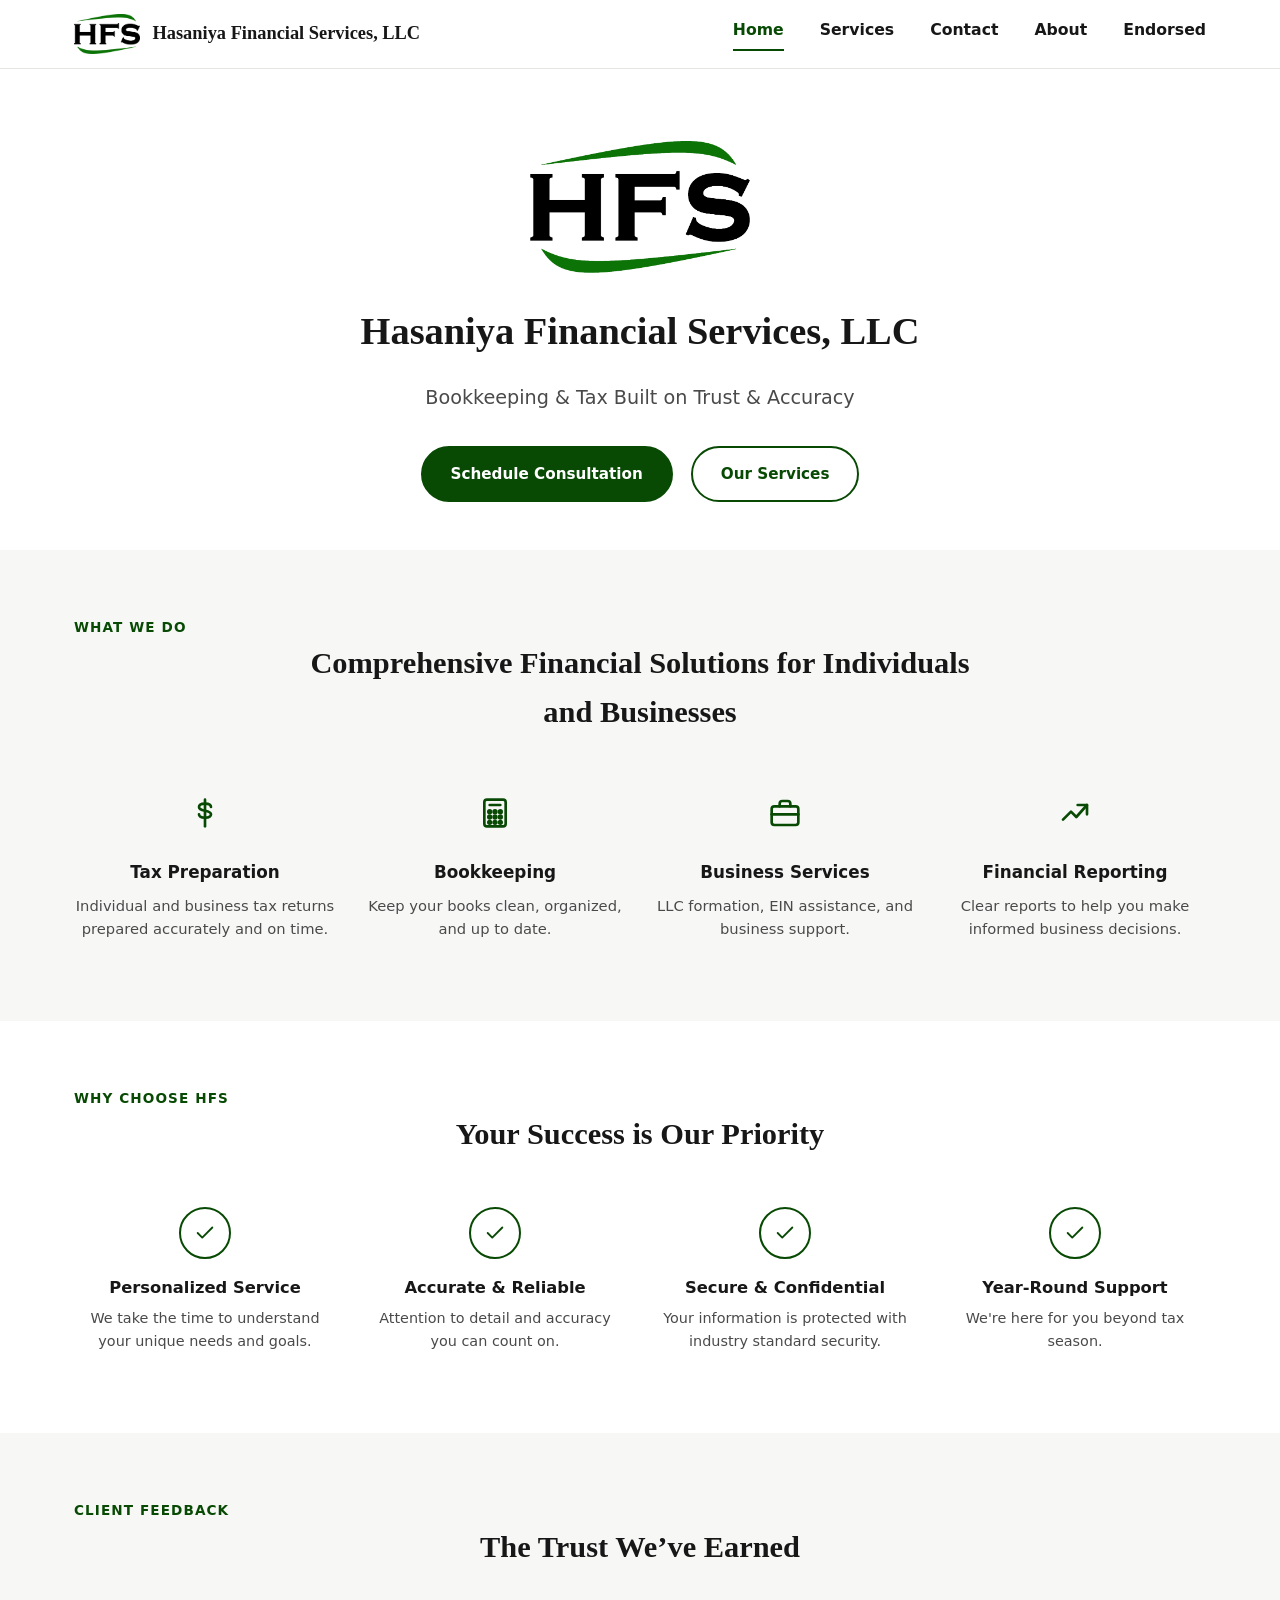
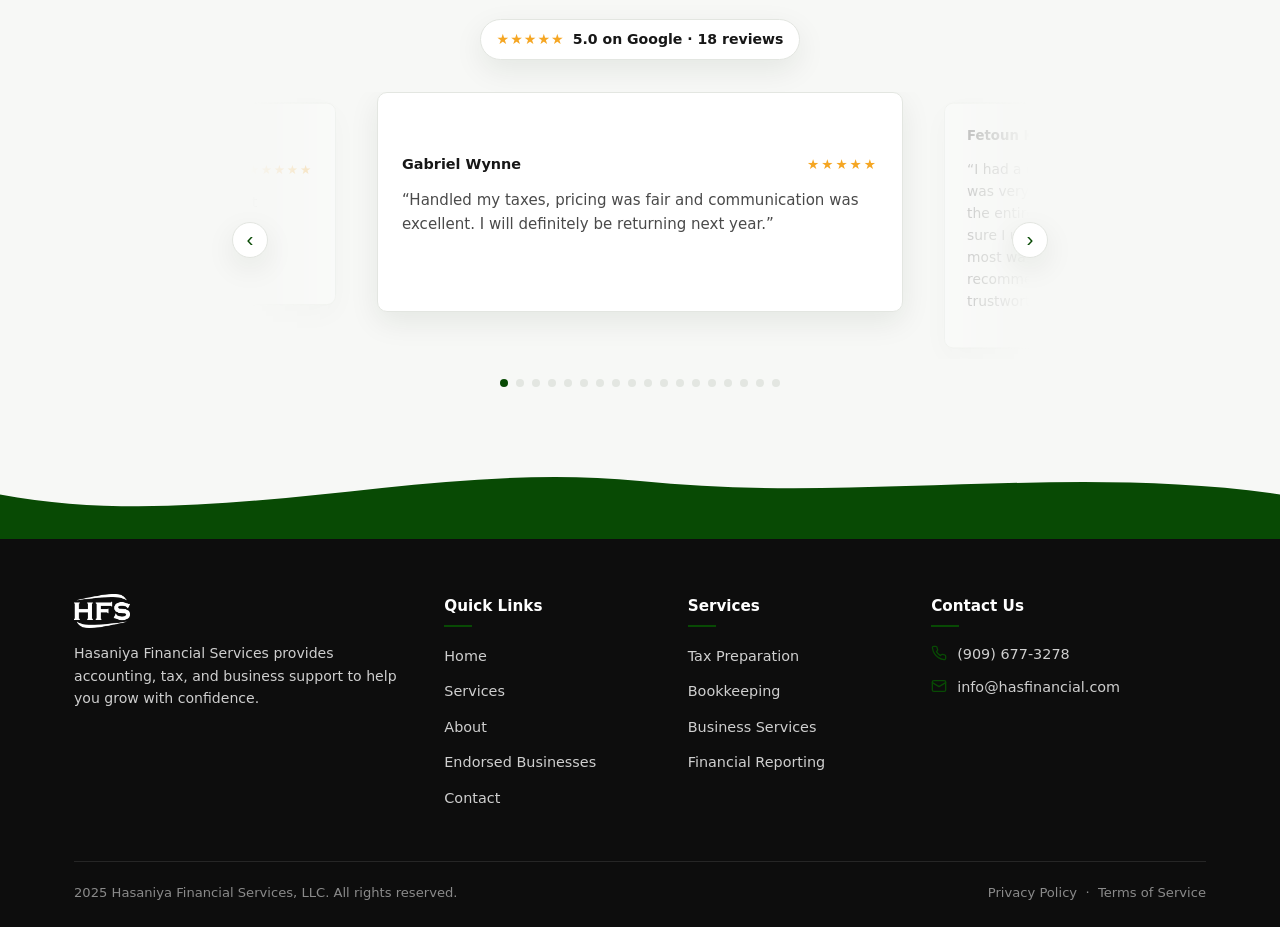
==== index.html @ 01b63936 "Initial commit: Hasaniya Financial Services website" ====
<!DOCTYPE html>
<html lang="en">
<head>
  <meta charset="UTF-8">
  <meta name="viewport" content="width=device-width, initial-scale=1.0">
  <title>Hasaniya Financial Services, LLC | Bookkeeping &amp; Tax</title>
  <meta name="description" content="Hasaniya Financial Services, LLC — bookkeeping and tax services built on trust and accuracy for individuals and businesses.">
  <link rel="icon" href="assets/images/favicon.png" type="image/png" media="(prefers-color-scheme: light)">
  <link rel="icon" href="assets/images/favicon-dark.png" type="image/png" media="(prefers-color-scheme: dark)">
  <link rel="stylesheet" href="css/styles.css?v=2">
</head>
<body>

  <header class="site-header">
    <div class="container">
      <a href="index.html" class="brand">
        <img src="assets/images/logo.png" alt="Hasaniya Financial Services, LLC logo">
        <span class="brand-name"><span class="brand-name-full">Hasaniya Financial Services, LLC</span><span class="brand-name-short">HFS, LLC</span></span>
      </a>
      <nav class="main-nav" id="main-nav">
        <a href="index.html" aria-current="page">Home</a>
        <a href="services.html">Services</a>
        <a href="contact.html">Contact</a>
        <a href="about.html">About</a>
        <a href="endorsed.html">Endorsed</a>
      </nav>
      <button class="nav-toggle" aria-label="Toggle navigation" aria-expanded="false" aria-controls="main-nav">
        <span></span><span></span><span></span>
      </button>
    </div>
  </header>

  <main>
    <section class="hero">
      <div class="container">
        <img src="assets/images/logo.png" alt="" class="mark">
        <h1>Hasaniya Financial Services, LLC</h1>
        <p class="tagline">Bookkeeping &amp; Tax Built on Trust &amp; Accuracy</p>
        <div class="hero-actions">
          <a href="contact.html" class="btn btn-primary">Schedule Consultation</a>
          <a href="services.html" class="btn btn-outline">Our Services</a>
        </div>
      </div>
    </section>

    <section class="section-soft">
      <div class="container">
        <span class="section-eyebrow">What We Do</span>
        <h2 class="section-title">Comprehensive Financial Solutions for Individuals and Businesses</h2>
        <div class="feature-grid">
          <div class="feature-card">
            <div class="icon">
              <svg viewBox="0 0 24 24" fill="none" stroke="currentColor" stroke-width="2" stroke-linecap="round" stroke-linejoin="round">
                <line x1="12" y1="2" x2="12" y2="22"></line>
                <path d="M16.5 7.5c0-1.5-1.8-2.5-4.5-2.5S7.5 6 7.5 7.5 9.3 9.8 12 10.3s4.5 1.3 4.5 2.7-1.8 2.5-4.5 2.5-4.5-1-4.5-2.5"></path>
              </svg>
            </div>
            <h3>Tax Preparation</h3>
            <p>Individual and business tax returns prepared accurately and on time.</p>
          </div>
          <div class="feature-card">
            <div class="icon">
              <svg viewBox="0 0 24 24" fill="none" stroke="currentColor" stroke-width="2" stroke-linecap="round" stroke-linejoin="round">
                <rect x="4" y="2" width="16" height="20" rx="2"></rect>
                <line x1="8" y1="6" x2="16" y2="6"></line>
                <circle cx="8" cy="11" r="1"></circle><circle cx="12" cy="11" r="1"></circle><circle cx="16" cy="11" r="1"></circle>
                <circle cx="8" cy="15" r="1"></circle><circle cx="12" cy="15" r="1"></circle><circle cx="16" cy="15" r="1"></circle>
                <circle cx="8" cy="19" r="1"></circle><circle cx="12" cy="19" r="1"></circle><circle cx="16" cy="19" r="1"></circle>
              </svg>
            </div>
            <h3>Bookkeeping</h3>
            <p>Keep your books clean, organized, and up to date.</p>
          </div>
          <div class="feature-card">
            <div class="icon">
              <svg viewBox="0 0 24 24" fill="none" stroke="currentColor" stroke-width="2" stroke-linecap="round" stroke-linejoin="round">
                <rect x="2" y="7" width="20" height="14" rx="2"></rect>
                <path d="M8 7V5a2 2 0 0 1 2-2h4a2 2 0 0 1 2 2v2"></path>
                <line x1="2" y1="13" x2="22" y2="13"></line>
              </svg>
            </div>
            <h3>Business Services</h3>
            <p>LLC formation, EIN assistance, and business support.</p>
          </div>
          <div class="feature-card">
            <div class="icon">
              <svg viewBox="0 0 24 24" fill="none" stroke="currentColor" stroke-width="2" stroke-linecap="round" stroke-linejoin="round">
                <polyline points="3 17 9 11 13 15 21 6"></polyline>
                <polyline points="14 6 21 6 21 13"></polyline>
              </svg>
            </div>
            <h3>Financial Reporting</h3>
            <p>Clear reports to help you make informed business decisions.</p>
          </div>
        </div>
      </div>
    </section>

    <section>
      <div class="container">
        <span class="section-eyebrow">Why Choose HFS</span>
        <h2 class="section-title">Your Success is Our Priority</h2>
        <div class="trust-grid">
          <div class="trust-card">
            <div class="check">
              <svg viewBox="0 0 24 24" fill="none" stroke="currentColor" stroke-width="2" stroke-linecap="round" stroke-linejoin="round"><polyline points="4 12 9 17 20 6"></polyline></svg>
            </div>
            <h3>Personalized Service</h3>
            <p>We take the time to understand your unique needs and goals.</p>
          </div>
          <div class="trust-card">
            <div class="check">
              <svg viewBox="0 0 24 24" fill="none" stroke="currentColor" stroke-width="2" stroke-linecap="round" stroke-linejoin="round"><polyline points="4 12 9 17 20 6"></polyline></svg>
            </div>
            <h3>Accurate &amp; Reliable</h3>
            <p>Attention to detail and accuracy you can count on.</p>
          </div>
          <div class="trust-card">
            <div class="check">
              <svg viewBox="0 0 24 24" fill="none" stroke="currentColor" stroke-width="2" stroke-linecap="round" stroke-linejoin="round"><polyline points="4 12 9 17 20 6"></polyline></svg>
            </div>
            <h3>Secure &amp; Confidential</h3>
            <p>Your information is protected with industry standard security.</p>
          </div>
          <div class="trust-card">
            <div class="check">
              <svg viewBox="0 0 24 24" fill="none" stroke="currentColor" stroke-width="2" stroke-linecap="round" stroke-linejoin="round"><polyline points="4 12 9 17 20 6"></polyline></svg>
            </div>
            <h3>Year-Round Support</h3>
            <p>We're here for you beyond tax season.</p>
          </div>
        </div>
      </div>
    </section>

    <section class="section-soft">
      <div class="container">
        <span class="section-eyebrow">Client Feedback</span>
        <h2 class="section-title">The Trust We&rsquo;ve Earned</h2>
        <a class="rating-badge" href="https://share.google/wKmV9YiivHPLO20WE" target="_blank" rel="noopener">
          <span class="rating-stars">&#9733;&#9733;&#9733;&#9733;&#9733;</span>
          <span>5.0 on Google &middot; 18 reviews</span>
        </a>

        <div class="testimonial-carousel" data-autoplay="6000">
          <div class="testimonial-track">
           <div class="testimonial-rail">
            <div class="testimonial-slide">
              <div class="testimonial-card">
              <div class="review-header"><div class="author-name">Gabriel Wynne</div><div class="stars">&#9733;&#9733;&#9733;&#9733;&#9733;</div></div>
                <p>&ldquo;Handled my taxes, pricing was fair and communication was excellent. I will definitely be returning next year.&rdquo;</p>
                </div>
            </div>
            <div class="testimonial-slide">
              <div class="testimonial-card">
              <div class="review-header"><div class="author-name">Fetoun Kharrat</div><div class="stars">&#9733;&#9733;&#9733;&#9733;&#9733;</div></div>
                <p>&ldquo;I had a great experience working with Ameer Hasaniya. He was very knowledgeable, organized, and patient throughout the entire process. He explained everything clearly and made sure I understood each step before filing. What I appreciated most was his honesty and attention to detail. I highly recommend his services to anyone looking for a reliable and trustworthy tax expert.&rdquo;</p>
                </div>
            </div>
            <div class="testimonial-slide">
              <div class="testimonial-card">
              <div class="review-header"><div class="author-name">Kawa Shwaish</div><div class="stars">&#9733;&#9733;&#9733;&#9733;&#9733;</div></div>
                <p>&ldquo;I&rsquo;ve used several tax firms over the years, but Hasaniya Financial Services is hands-down the best for both family and business taxes. Ameer navigated our complex business filings with ease while ensuring our personal taxes were optimized. If you want peace of mind during tax season, contact Ameer!&rdquo;</p>
                </div>
            </div>
            <div class="testimonial-slide">
              <div class="testimonial-card">
              <div class="review-header"><div class="author-name">Najwan Je</div><div class="stars">&#9733;&#9733;&#9733;&#9733;&#9733;</div></div>
                <p>&ldquo;We had an amazing experience with Ameer! He helped us file our taxes from the comfort of our home. He was fast, professional, and made the whole process easy and stress-free. We&rsquo;ve already referred him to friends and family and highly recommend him.&rdquo;</p>
                </div>
            </div>
            <div class="testimonial-slide">
              <div class="testimonial-card">
              <div class="review-header"><div class="author-name">Waseem Khader</div><div class="stars">&#9733;&#9733;&#9733;&#9733;&#9733;</div></div>
                <p>&ldquo;Ameer is an amazing accountant! I strongly recommend his services to anyone needing to maximize their returns and learn how to organize their finances. He is incredibly knowledgeable, easily accessible, and bills affordable rates.&rdquo;</p>
                </div>
            </div>
            <div class="testimonial-slide">
              <div class="testimonial-card">
              <div class="review-header"><div class="author-name">Aayah Fatayerji</div><div class="stars">&#9733;&#9733;&#9733;&#9733;&#9733;</div></div>
                <p>&ldquo;Extremely happy with Mr Hasaniya&rsquo;s tax and financial services. He was efficient, well-versed and educated us on up-to date tax laws. He remains current, ethical and has the best interest of his client in mind. Having used others, I feel so lucky to have found Mr Hasaniya. I highly recommend him!&rdquo;</p>
                </div>
            </div>
            <div class="testimonial-slide">
              <div class="testimonial-card">
              <div class="review-header"><div class="author-name">M H</div><div class="stars">&#9733;&#9733;&#9733;&#9733;&#9733;</div></div>
                <p>&ldquo;Fantastic service. Ameer was able to meet with my wife and I virtually and provided excellent service. He is very clear, personable, and professional. This is my second year filing with him. 10/10 will definitely recommend!&rdquo;</p>
                </div>
            </div>
            <div class="testimonial-slide">
              <div class="testimonial-card">
              <div class="review-header"><div class="author-name">Nabil Fatayerji</div><div class="stars">&#9733;&#9733;&#9733;&#9733;&#9733;</div></div>
                <p>&ldquo;Amazing personality; very approachable, made easy fast process. Me and my wife enjoyed working with Ameer. Thanks&rdquo;</p>
                </div>
            </div>
            <div class="testimonial-slide">
              <div class="testimonial-card">
              <div class="review-header"><div class="author-name">Brian Campos</div><div class="stars">&#9733;&#9733;&#9733;&#9733;&#9733;</div></div>
                <p>&ldquo;For anyone in need of tax services I will always refer them to Ameer. He exhibits all the qualities one could hope for in a personal accounting and tax preparer. He displayed full transparency and professionalism and for that he found in me a lifelong customer.&rdquo;</p>
                </div>
            </div>
            <div class="testimonial-slide">
              <div class="testimonial-card">
              <div class="review-header"><div class="author-name">Yasmeen E</div><div class="stars">&#9733;&#9733;&#9733;&#9733;&#9733;</div></div>
                <p>&ldquo;My husband and I received the most professional, knowledgeable, and helpful support from Ameer. Communication was prompt, and Ameer was incredibly patient and thorough in answering all of our questions. I highly recommend filing your taxes with Ameer!&rdquo;</p>
                </div>
            </div>
            <div class="testimonial-slide">
              <div class="testimonial-card">
              <div class="review-header"><div class="author-name">Jordan Chaz Cabanada</div><div class="stars">&#9733;&#9733;&#9733;&#9733;&#9733;</div></div>
                <p>&ldquo;I had a fantastic experience with Hasaniya Financial! Filing taxes has always felt stressful for me, but they made the entire process incredibly smooth and straightforward. I especially appreciated how responsive and knowledgeable the team was &mdash; great service from start to finish!&rdquo;</p>
                </div>
            </div>
            <div class="testimonial-slide">
              <div class="testimonial-card">
              <div class="review-header"><div class="author-name">Cory Blackwood</div><div class="stars">&#9733;&#9733;&#9733;&#9733;&#9733;</div></div>
                <p>&ldquo;For my first time going through an agency to file my taxes, Ameer made it simple and efficient!&rdquo;</p>
                </div>
            </div>
            <div class="testimonial-slide">
              <div class="testimonial-card">
              <div class="review-header"><div class="author-name">umme kulsoom</div><div class="stars">&#9733;&#9733;&#9733;&#9733;&#9733;</div></div>
                <p>&ldquo;Hasaniya Financial Services LLC made an otherwise stressful tax season incredibly smooth. I had a mix of business filings and multiple W-2s, and they handled everything with accuracy, efficiency, and professionalism, and found deductions I would have easily missed.&rdquo;</p>
                </div>
            </div>
            <div class="testimonial-slide">
              <div class="testimonial-card">
              <div class="review-header"><div class="author-name">Mason Duke</div><div class="stars">&#9733;&#9733;&#9733;&#9733;&#9733;</div></div>
                <p>&ldquo;Ameer is a no brainer when it comes to tax services, very knowledgeable and professional!&rdquo;</p>
                </div>
            </div>
            <div class="testimonial-slide">
              <div class="testimonial-card">
              <div class="review-header"><div class="author-name">Mike Wynne</div><div class="stars">&#9733;&#9733;&#9733;&#9733;&#9733;</div></div>
                <p>&ldquo;Communication was top of the line! Friendly, intelligent, patient and insightful in finding tax savings that I had not even thought about. Definitely will be using services again.&rdquo;</p>
                </div>
            </div>
            <div class="testimonial-slide">
              <div class="testimonial-card">
              <div class="review-header"><div class="author-name">Arvind Kamboh</div><div class="stars">&#9733;&#9733;&#9733;&#9733;&#9733;</div></div>
                <p>&ldquo;Extremely helpful and professional. Their attention to detail and commitment to accuracy gave me real peace of mind during tax season. Highly recommend for anyone needing reliable tax help.&rdquo;</p>
                </div>
            </div>
            <div class="testimonial-slide">
              <div class="testimonial-card">
              <div class="review-header"><div class="author-name">Heather Fraser</div><div class="stars">&#9733;&#9733;&#9733;&#9733;&#9733;</div></div>
                <p>&ldquo;Wonderful accountant! Explained things fully and got my return done quickly. I got an even bigger refund than I expected.&rdquo;</p>
                </div>
            </div>
            <div class="testimonial-slide">
              <div class="testimonial-card">
              <div class="review-header"><div class="author-name">islam abdelsadek</div><div class="stars">&#9733;&#9733;&#9733;&#9733;&#9733;</div></div>
                <p>&ldquo;Very detailed, honest and straightforward, gives great financial advice and support, honest work.&rdquo;</p>
                </div>
            </div>
           </div>
          </div>

          <button type="button" class="carousel-btn prev" aria-label="Previous review">&#8249;</button>
          <button type="button" class="carousel-btn next" aria-label="Next review">&#8250;</button>
          <div class="carousel-dots"></div>
        </div>
      </div>
    </section>

    <svg class="wave-divider on-soft" viewBox="0 0 1440 100" preserveAspectRatio="none" aria-hidden="true">
      <path d="M0,50 C240,95 480,10 720,35 C960,60 1200,15 1440,50 L1440,100 L0,100 Z"></path>
    </svg>
  </main>

  <footer class="site-footer">
    <div class="container">
      <div class="footer-grid">
        <div class="footer-brand">
          <img src="assets/images/logo.png" alt="Hasaniya Financial Services logo">
          <p>Hasaniya Financial Services provides accounting, tax, and business support to help you grow with confidence.</p>        </div>
        <div>
          <h4>Quick Links</h4>
          <div class="footer-rule"></div>
          <ul>
            <li><a href="index.html">Home</a></li>
            <li><a href="services.html">Services</a></li>
            <li><a href="about.html">About</a></li>
            <li><a href="endorsed.html">Endorsed Businesses</a></li>
            <li><a href="contact.html">Contact</a></li>
          </ul>
        </div>
        <div>
          <h4>Services</h4>
          <div class="footer-rule"></div>
          <ul>
            <li><a href="services.html">Tax Preparation</a></li>
            <li><a href="services.html">Bookkeeping</a></li>
            <li><a href="services.html">Business Services</a></li>
            <li><a href="services.html">Financial Reporting</a></li>
          </ul>
        </div>
        <div>
          <h4>Contact Us</h4>
          <div class="footer-rule"></div>
          <ul class="footer-contact">
            <li>
              <svg viewBox="0 0 24 24" fill="none" stroke="currentColor" stroke-width="2" stroke-linecap="round" stroke-linejoin="round"><path d="M22 16.92v3a2 2 0 0 1-2.18 2 19.79 19.79 0 0 1-8.63-3.07 19.5 19.5 0 0 1-6-6 19.79 19.79 0 0 1-3.07-8.67A2 2 0 0 1 4.11 2h3a2 2 0 0 1 2 1.72c.13.96.36 1.9.7 2.81a2 2 0 0 1-.45 2.11L8.09 9.91a16 16 0 0 0 6 6l1.27-1.27a2 2 0 0 1 2.11-.45c.91.34 1.85.57 2.81.7A2 2 0 0 1 22 16.92z"></path></svg>
              <a href="tel:+19096773278">(909) 677-3278</a>
            </li>
            <li>
              <svg viewBox="0 0 24 24" fill="none" stroke="currentColor" stroke-width="2" stroke-linecap="round" stroke-linejoin="round"><rect x="2" y="4" width="20" height="16" rx="2"></rect><polyline points="2 7 12 13 22 7"></polyline></svg>
              <a href="mailto:info@hasfinancial.com">info@hasfinancial.com</a>
            </li>          </ul>
        </div>
      </div>
      <div class="footer-bottom">
        <span>2025 Hasaniya Financial Services, LLC. All rights reserved.</span>
        <span><a href="privacy.html">Privacy Policy</a> &nbsp;&middot;&nbsp; <a href="terms.html">Terms of Service</a></span>
      </div>
    </div>
  </footer>

  <script src="js/main.js?v=2"></script>
</body>
</html>
---- css/styles.css ----
/* ===========================================================
   Hasaniya Financial Services, LLC — site stylesheet
   =========================================================== */

:root {
  --green: #084a04;
  --green-dark: #0c4016;
  --green-light: #70ac67;
  --green-pale: #eaf5e9;
  --ink: #171717;
  --ink-soft: #4a4a4a;
  --paper: #ffffff;
  --paper-soft: #f7f8f6;
  --border: #e3e6e1;
  --footer-bg: #0d0d0d;
  --footer-text: #cfcfcf;

  --font-heading: Georgia, "Times New Roman", serif;
  --font-body: "Segoe UI", system-ui, -apple-system, "Helvetica Neue", Arial, sans-serif;

  --max-width: 1180px;
  --radius: 10px;
  --shadow: 0 10px 30px rgba(13, 40, 15, 0.08);
}

* {
  box-sizing: border-box;
}

html {
  scroll-behavior: smooth;
}

body {
  margin: 0;
  font-family: var(--font-body);
  color: var(--ink);
  background: var(--paper);
  line-height: 1.6;
}

img {
  max-width: 100%;
  display: block;
}

a {
  color: inherit;
  text-decoration: none;
}

.container {
  max-width: var(--max-width);
  margin: 0 auto;
  padding: 0 24px;
}

h1, h2, h3, h4 {
  font-family: var(--font-heading);
  font-weight: 700;
  color: var(--ink);
  margin: 0 0 16px;
}

p {
  margin: 0 0 16px;
  color: var(--ink-soft);
}

.btn {
  display: inline-flex;
  align-items: center;
  justify-content: center;
  gap: 8px;
  padding: 14px 28px;
  border-radius: 999px;
  font-weight: 600;
  font-size: 0.95rem;
  border: 2px solid transparent;
  cursor: pointer;
  transition: transform 0.15s ease, box-shadow 0.15s ease, background 0.15s ease, color 0.15s ease;
}

.btn:hover {
  transform: translateY(-1px);
}

.btn-primary {
  background: var(--green);
  border-color: var(--green);
  color: #fff;
}

.btn-primary:hover {
  background: var(--green);
  border-color: var(--green);
}

.btn-outline {
  background: transparent;
  border-color: var(--green);
  color: var(--green);
}

.btn-outline:hover {
  background: var(--green);
  color: #fff;
}

.btn-light {
  background: #fff;
  border-color: #fff;
  color: var(--green-dark);
}

.btn-light:hover {
  background: var(--green);
  color: #fff;
}

/* ---------- Header ---------- */

.site-header {
  position: sticky;
  top: 0;
  z-index: 100;
  background: rgba(255, 255, 255, 0.8);
  backdrop-filter: blur(6px);
  border-bottom: 1px solid var(--border);
}

.site-header .container {
  display: flex;
  align-items: center;
  justify-content: space-between;
  padding-top: 14px;
  padding-bottom: 14px;
}

.brand {
  display: flex;
  align-items: center;
  gap: 12px;
}

.brand img {
  height: 40px;
  width: auto;
}

.brand-name {
  font-family: var(--font-heading);
  font-weight: 700;
  font-size: 1.15rem;
  color: var(--ink);
  white-space: nowrap;
}

.brand-name-short {
  display: none;
}

.main-nav {
  display: flex;
  align-items: center;
  gap: 36px;
}

.main-nav a {
  font-weight: 600;
  font-size: 0.98rem;
  color: var(--ink);
  padding-bottom: 6px;
  border-bottom: 2px solid transparent;
  transition: color 0.15s ease, border-color 0.15s ease;
}

.main-nav a:hover {
  color: var(--green);
}

.main-nav a[aria-current="page"] {
  color: var(--green);
  border-bottom-color: var(--green);
}

.nav-toggle {
  display: none;
  flex-direction: column;
  gap: 5px;
  background: none;
  border: none;
  padding: 6px;
  cursor: pointer;
}

.nav-toggle span {
  width: 24px;
  height: 2px;
  background: var(--ink);
  display: block;
}

/* ---------- Wave divider ---------- */

.wave-divider {
  display: block;
  width: 100%;
  height: auto;
  margin: -1px 0;
  line-height: 0;
  background: var(--paper);
}

.wave-divider.on-soft {
  background: var(--paper-soft);
}

.wave-divider path {
  fill: var(--green);
}

.wave-divider.flip {
  transform: scaleY(-1);
}

/* ---------- Hero ---------- */

.hero {
  text-align: center;
  padding: 72px 24px 48px;
}

.hero img.mark {
  width: 220px;
  margin: 0 auto 28px;
}

.hero h1 {
  font-size: 2.4rem;
  margin-bottom: 20px;
}

.hero .tagline {
  font-size: 1.2rem;
  color: var(--ink-soft);
  max-width: 560px;
  margin: 0 auto 32px;
}

.hero-actions {
  display: flex;
  justify-content: center;
  align-items: center;
  gap: 18px;
  flex-wrap: wrap;
}

/* ---------- Page header (non-home pages) ---------- */

.page-header {
  text-align: center;
  padding: 64px 24px 48px;
}

.page-header .eyebrow {
  color: var(--green);
  font-weight: 700;
  letter-spacing: 0.08em;
  text-transform: uppercase;
  font-size: 0.85rem;
  margin-bottom: 10px;
  display: block;
}

.page-header h1 {
  font-size: 2.1rem;
  margin-bottom: 14px;
}

.page-header p {
  max-width: 620px;
  margin: 0 auto;
  font-size: 1.05rem;
}

.rule {
  width: 64px;
  height: 3px;
  background: var(--green);
  border-radius: 2px;
  margin: 18px auto;
}

/* ---------- Sections ---------- */

section {
  padding: 64px 0;
}

.section-soft {
  background: var(--paper-soft);
}

.section-eyebrow {
  text-align: center;
  color: var(--green);
  font-weight: 700;
  letter-spacing: 0.08em;
  text-transform: uppercase;
  font-size: 0.85rem;
  margin-bottom: 10px;
}

.section-title {
  text-align: center;
  font-size: 1.9rem;
  max-width: 700px;
  margin: 0 auto 48px;
}

/* ---------- What we do grid ---------- */

.feature-grid {
  display: grid;
  grid-template-columns: repeat(4, 1fr);
  gap: 28px;
}

.feature-card {
  text-align: center;
}

.feature-card .icon {
  width: 56px;
  height: 56px;
  margin: 0 auto 18px;
  display: flex;
  align-items: center;
  justify-content: center;
  color: var(--green);
}

.feature-card .icon svg {
  width: 32px;
  height: 32px;
}

.feature-card h3 {
  font-size: 1.05rem;
  font-family: var(--font-body);
  margin-bottom: 8px;
}

.feature-card p {
  font-size: 0.92rem;
}

/* ---------- Trust bar (checkmarks) ---------- */

.trust-grid {
  display: grid;
  grid-template-columns: repeat(4, 1fr);
  gap: 28px;
}

.trust-card {
  text-align: center;
}

.trust-card .check {
  width: 52px;
  height: 52px;
  border-radius: 50%;
  border: 2px solid var(--green);
  color: var(--green);
  display: flex;
  align-items: center;
  justify-content: center;
  margin: 0 auto 16px;
}

.trust-card .check svg {
  width: 22px;
  height: 22px;
}

.trust-card h3 {
  font-size: 1.02rem;
  font-family: var(--font-body);
  margin-bottom: 6px;
}

.trust-card p {
  font-size: 0.9rem;
}

/* ---------- Testimonials ---------- */

.testimonial-note {
  text-align: center;
  max-width: 560px;
  margin: 0 auto 32px;
  font-size: 0.9rem;
  color: #fff;
  background: var(--green);
  border: 1px dashed var(--green);
  border-radius: var(--radius);
  padding: 12px 18px;
}

.testimonial-grid {
  display: grid;
  grid-template-columns: repeat(3, 1fr);
  gap: 24px;
}

.testimonial-card {
  background: var(--paper);
  border: 1px solid var(--border);
  border-radius: var(--radius);
  padding: 24px;
  box-shadow: var(--shadow);
}

.testimonial-card .stars {
  color: #f5a623;
  letter-spacing: 2px;
  font-size: 0.85rem;
  white-space: nowrap;
}

.testimonial-card p {
  font-size: 0.94rem;
  margin-bottom: 14px;
}

.testimonial-card .review-header {
  display: flex;
  align-items: center;
  justify-content: space-between;
  gap: 10px;
  margin-bottom: 12px;
}

.testimonial-card .author-name {
  font-weight: 700;
  font-size: 0.9rem;
  color: var(--ink);
}

.rating-badge {
  display: flex;
  align-items: center;
  justify-content: center;
  gap: 8px;
  width: fit-content;
  margin: 0 auto 32px;
  padding: 8px 16px;
  background: var(--paper);
  border: 1px solid var(--border);
  border-radius: 999px;
  box-shadow: var(--shadow);
  font-size: 0.88rem;
  font-weight: 600;
  color: var(--ink);
  text-decoration: none;
}

.rating-badge:hover {
  border-color: var(--green);
}

.rating-stars {
  color: #f5a623;
  letter-spacing: 1px;
}

.testimonial-carousel {
  position: relative;
  max-width: 780px;
  margin: 0 auto;
}

.testimonial-carousel .testimonial-track {
  overflow: hidden;
  -webkit-mask-image: linear-gradient(to right, transparent 0%, #000 12%, #000 88%, transparent 100%);
  mask-image: linear-gradient(to right, transparent 0%, #000 12%, #000 88%, transparent 100%);
}

.testimonial-carousel .testimonial-rail {
  display: flex;
  transition: transform 0.45s ease;
}

.testimonial-carousel .testimonial-slide {
  flex: 0 0 70%;
  min-width: 0;
  padding: 0 10px;
  opacity: 0.35;
  transform: scale(0.92);
  transition: opacity 0.45s ease, transform 0.45s ease;
}

.testimonial-carousel .testimonial-slide.active {
  opacity: 1;
  transform: scale(1);
}

.testimonial-carousel .testimonial-card {
  min-height: 220px;
  display: flex;
  flex-direction: column;
  justify-content: center;
}

.testimonial-carousel .testimonial-card .stars {
  text-align: center;
}

.carousel-btn {
  position: absolute;
  top: 50%;
  transform: translateY(-50%);
  width: 36px;
  height: 36px;
  border-radius: 50%;
  border: 1px solid var(--border);
  background: var(--paper);
  color: var(--green);
  font-size: 1.3rem;
  line-height: 1;
  cursor: pointer;
  display: flex;
  align-items: center;
  justify-content: center;
  box-shadow: var(--shadow);
}

.carousel-btn:hover {
  border-color: var(--green);
}

.carousel-btn.prev {
  left: -18px;
}

.carousel-btn.next {
  right: -18px;
}

.carousel-dots {
  display: flex;
  justify-content: center;
  gap: 8px;
  margin-top: 20px;
}

.carousel-dots .dot {
  width: 8px;
  height: 8px;
  border-radius: 50%;
  border: none;
  padding: 0;
  background: var(--border);
  cursor: pointer;
}

.carousel-dots .dot.active {
  background: var(--green);
}

@media (max-width: 680px) {
  .carousel-btn.prev {
    left: 4px;
  }

  .carousel-btn.next {
    right: 4px;
  }
}

/* ---------- Services page ---------- */

.price-columns {
  display: grid;
  grid-template-columns: 1fr 1fr;
  gap: 56px;
}

.price-columns h2 {
  font-size: 1.4rem;
  color: var(--green-dark);
  margin-bottom: 28px;
}

.price-item {
  display: flex;
  justify-content: space-between;
  gap: 20px;
  padding: 22px 0;
  border-bottom: 1px solid var(--border);
}

.price-item:first-of-type {
  padding-top: 0;
}

.price-item h3 {
  font-family: var(--font-body);
  font-size: 1.02rem;
  margin-bottom: 6px;
}

.price-item p {
  font-size: 0.9rem;
  margin: 0;
}

.price-amount {
  white-space: nowrap;
  font-weight: 700;
  color: var(--ink);
  padding-top: 2px;
}

.price-footnote {
  text-align: center;
  font-size: 0.85rem;
  color: var(--ink-soft);
  margin-top: 40px;
}

/* ---------- About page ---------- */

.about-layout {
  display: grid;
  grid-template-columns: 320px 1fr;
  gap: 56px;
  align-items: start;
}

.about-photo-block h2 {
  font-size: 1.1rem;
  margin-bottom: 16px;
}

.about-photo-block img {
  border-radius: var(--radius);
  box-shadow: var(--shadow);
  width: 100%;
  aspect-ratio: 1 / 1;
  object-fit: cover;
}

.about-copy h2 {
  font-size: 1.6rem;
}

/* ---------- Contact page ---------- */

.contact-layout {
  display: grid;
  grid-template-columns: 1fr 320px;
  gap: 32px;
  align-items: start;
}

.contact-card {
  background: var(--paper);
  color: var(--ink);
  border: 1px solid var(--border);
  border-radius: var(--radius);
  padding: 40px;
  box-shadow: var(--shadow);
}

.contact-card h2 {
  color: var(--green);
  text-align: center;
  text-transform: uppercase;
  letter-spacing: 0.06em;
  font-size: 1.6rem;
  margin-bottom: 28px;
}

.field {
  margin-bottom: 18px;
}

.field label {
  display: block;
  font-size: 0.85rem;
  margin-bottom: 6px;
  color: var(--ink-soft);
}

.field input,
.field textarea {
  width: 100%;
  background: var(--paper-soft);
  border: 1px solid var(--border);
  border-radius: 6px;
  padding: 12px 14px;
  color: var(--ink);
  font-family: var(--font-body);
  font-size: 0.95rem;
}

.field input::placeholder,
.field textarea::placeholder {
  color: #9a9a9a;
}

.field input:focus,
.field textarea:focus {
  outline: none;
  border-color: var(--green);
}

.field textarea {
  min-height: 130px;
  resize: vertical;
}

.form-footer {
  display: flex;
  align-items: center;
  justify-content: space-between;
  gap: 16px;
  flex-wrap: wrap;
  margin-top: 8px;
}

.attach-files {
  font-size: 0.85rem;
  color: var(--ink-soft);
  display: flex;
  align-items: center;
  gap: 6px;
}

.form-status {
  margin-top: 18px;
  padding: 12px 16px;
  border-radius: 6px;
  font-size: 0.88rem;
  display: none;
}

.form-status.visible {
  display: block;
}

.form-status.info {
  background: var(--paper-soft);
  color: var(--ink);
  border: 1px solid var(--border);
}

.form-status.error {
  background: rgba(200, 40, 40, 0.08);
  color: #a02020;
  border: 1px solid rgba(200, 40, 40, 0.3);
}

.hours-card {
  background: var(--paper);
  color: var(--ink);
  border: 1px solid var(--border);
  border-radius: var(--radius);
  padding: 28px 32px;
  box-shadow: var(--shadow);
}

.hours-card h2 {
  color: var(--green);
  text-align: center;
  font-size: 1.2rem;
  margin-bottom: 18px;
}

.hours-row {
  display: flex;
  justify-content: space-between;
  font-size: 0.92rem;
  padding: 5px 0;
  color: var(--ink-soft);
  border-bottom: 1px solid var(--border);
}

.hours-row .day {
  font-weight: 600;
}

.hours-row:last-child {
  border-bottom: none;
}

.hours-row.today,
.hours-row.today .day {
  color: var(--green);
  font-weight: 700;
}

/* ---------- Legal pages ---------- */

.legal-content {
  max-width: 760px;
  margin: 0 auto;
}

.legal-content p {
  color: var(--ink-soft);
  margin-bottom: 16px;
}

.legal-content h2 {
  font-size: 1.25rem;
  color: var(--green);
  margin-top: 36px;
  margin-bottom: 12px;
}

.legal-content h2:first-child {
  margin-top: 0;
}

.legal-content ul {
  color: var(--ink-soft);
  margin: 0 0 16px 20px;
}

.legal-content li {
  margin-bottom: 6px;
}

.legal-content .legal-updated {
  color: var(--ink-soft);
  font-size: 0.85rem;
  margin-bottom: 32px;
}

/* ---------- Endorsed businesses ---------- */

.endorsed-list {
  display: flex;
  flex-direction: column;
  gap: 18px;
  max-width: 900px;
  margin: 0 auto;
}

.endorsed-card {
  display: grid;
  grid-template-columns: 56px 1fr auto;
  align-items: center;
  gap: 24px;
  background: var(--paper);
  border: 1px solid var(--border);
  border-radius: var(--radius);
  padding: 22px 28px;
  box-shadow: var(--shadow);
}

.endorsed-card .icon {
  width: 48px;
  height: 48px;
  border-radius: 12px;
  border: 2px solid var(--green);
  color: var(--green);
  display: flex;
  align-items: center;
  justify-content: center;
}

.endorsed-card .icon svg {
  width: 24px;
  height: 24px;
}

.endorsed-card h3 {
  font-family: var(--font-body);
  font-size: 1.05rem;
  margin-bottom: 2px;
}

.endorsed-card .category {
  color: var(--green);
  font-weight: 600;
  font-size: 0.82rem;
  margin-bottom: 6px;
  display: block;
}

.endorsed-card p {
  font-size: 0.9rem;
  margin: 0;
}

.endorsed-cta {
  text-align: center;
  margin-top: 44px;
  font-size: 0.95rem;
  color: var(--ink-soft);
  display: flex;
  align-items: center;
  justify-content: center;
  gap: 8px;
}

.endorsed-cta a {
  color: var(--green);
  font-weight: 700;
}

/* ---------- Footer ---------- */

.site-footer {
  background: var(--footer-bg);
  color: var(--footer-text);
  padding: 56px 0 24px;
}

.footer-grid {
  display: grid;
  grid-template-columns: 1.6fr 1fr 1fr 1.3fr;
  gap: 32px;
  padding-bottom: 40px;
}

.footer-brand img {
  height: 34px;
  margin-bottom: 14px;
  filter: brightness(0) invert(1);
}

.footer-brand p {
  color: var(--footer-text);
  font-size: 0.88rem;
}

.footer-social {
  display: flex;
  gap: 10px;
  margin-top: 14px;
}

.footer-social a {
  width: 34px;
  height: 34px;
  border-radius: 50%;
  border: 1px solid #444;
  display: flex;
  align-items: center;
  justify-content: center;
  color: var(--footer-text);
  transition: border-color 0.15s ease, color 0.15s ease;
}

.footer-social a:hover {
  border-color: var(--green);
  color: var(--green);
}

.footer-social svg {
  width: 16px;
  height: 16px;
}

.site-footer h4 {
  color: #fff;
  font-family: var(--font-body);
  font-size: 0.95rem;
  margin-bottom: 6px;
}

.footer-rule {
  width: 28px;
  height: 2px;
  background: var(--green);
  margin-bottom: 16px;
}

.site-footer ul {
  list-style: none;
  margin: 0;
  padding: 0;
}

.site-footer ul li {
  margin-bottom: 10px;
}

.site-footer ul a {
  color: var(--footer-text);
  font-size: 0.9rem;
}

.site-footer ul a:hover {
  color: var(--green-light);
}

.footer-contact li {
  display: flex;
  gap: 10px;
  align-items: flex-start;
  color: var(--footer-text);
  font-size: 0.88rem;
}

.footer-contact svg {
  width: 16px;
  height: 16px;
  flex-shrink: 0;
  margin-top: 2px;
  color: var(--green);
}

.footer-bottom {
  border-top: 1px solid #262626;
  padding-top: 20px;
  display: flex;
  justify-content: space-between;
  flex-wrap: wrap;
  gap: 12px;
  font-size: 0.82rem;
  color: #8a8a8a;
}

.footer-bottom a {
  color: #8a8a8a;
}

.footer-bottom a:hover {
  color: var(--green-light);
}

/* ---------- Responsive ---------- */

@media (max-width: 960px) {
  .feature-grid {
    grid-template-columns: repeat(2, 1fr);
  }

  .trust-grid {
    grid-template-columns: repeat(2, 1fr);
  }

  .testimonial-grid {
    grid-template-columns: 1fr;
  }

  .price-columns {
    grid-template-columns: 1fr;
    gap: 40px;
  }

  .about-layout {
    grid-template-columns: 240px 1fr;
  }

  .contact-layout {
    grid-template-columns: 1fr;
  }

  .footer-grid {
    grid-template-columns: 1fr 1fr;
  }
}

@media (max-width: 860px) {
  .main-nav {
    position: fixed;
    top: 68px;
    left: 0;
    right: 0;
    background: #fff;
    border-bottom: 1px solid var(--border);
    flex-direction: column;
    align-items: flex-start;
    padding: 20px 24px;
    gap: 18px;
    transform: translateY(-8px);
    opacity: 0;
    pointer-events: none;
    transition: transform 0.15s ease, opacity 0.15s ease;
  }

  .main-nav.open {
    transform: translateY(0);
    opacity: 1;
    pointer-events: auto;
  }

  .nav-toggle {
    display: flex;
  }

  .feature-grid {
    grid-template-columns: repeat(2, 1fr);
  }

  .trust-grid {
    grid-template-columns: 1fr 1fr;
  }

  .about-layout {
    grid-template-columns: 1fr;
  }

  .about-photo-block {
    max-width: 260px;
    margin: 0 auto;
    text-align: center;
  }

  .endorsed-card {
    grid-template-columns: 44px 1fr;
  }

  .endorsed-card .btn {
    grid-column: 1 / -1;
  }

  .footer-grid {
    grid-template-columns: 1fr;
  }
}

@media (max-width: 520px) {
  .hero h1 {
    font-size: 1.8rem;
  }

  .feature-grid {
    grid-template-columns: 1fr;
  }

  .trust-grid {
    grid-template-columns: 1fr;
  }

  .price-item {
    flex-direction: column;
    gap: 6px;
  }
}

@media (max-width: 475px) {
  .brand-name-full {
    display: none;
  }

  .brand-name-short {
    display: inline;
  }
}
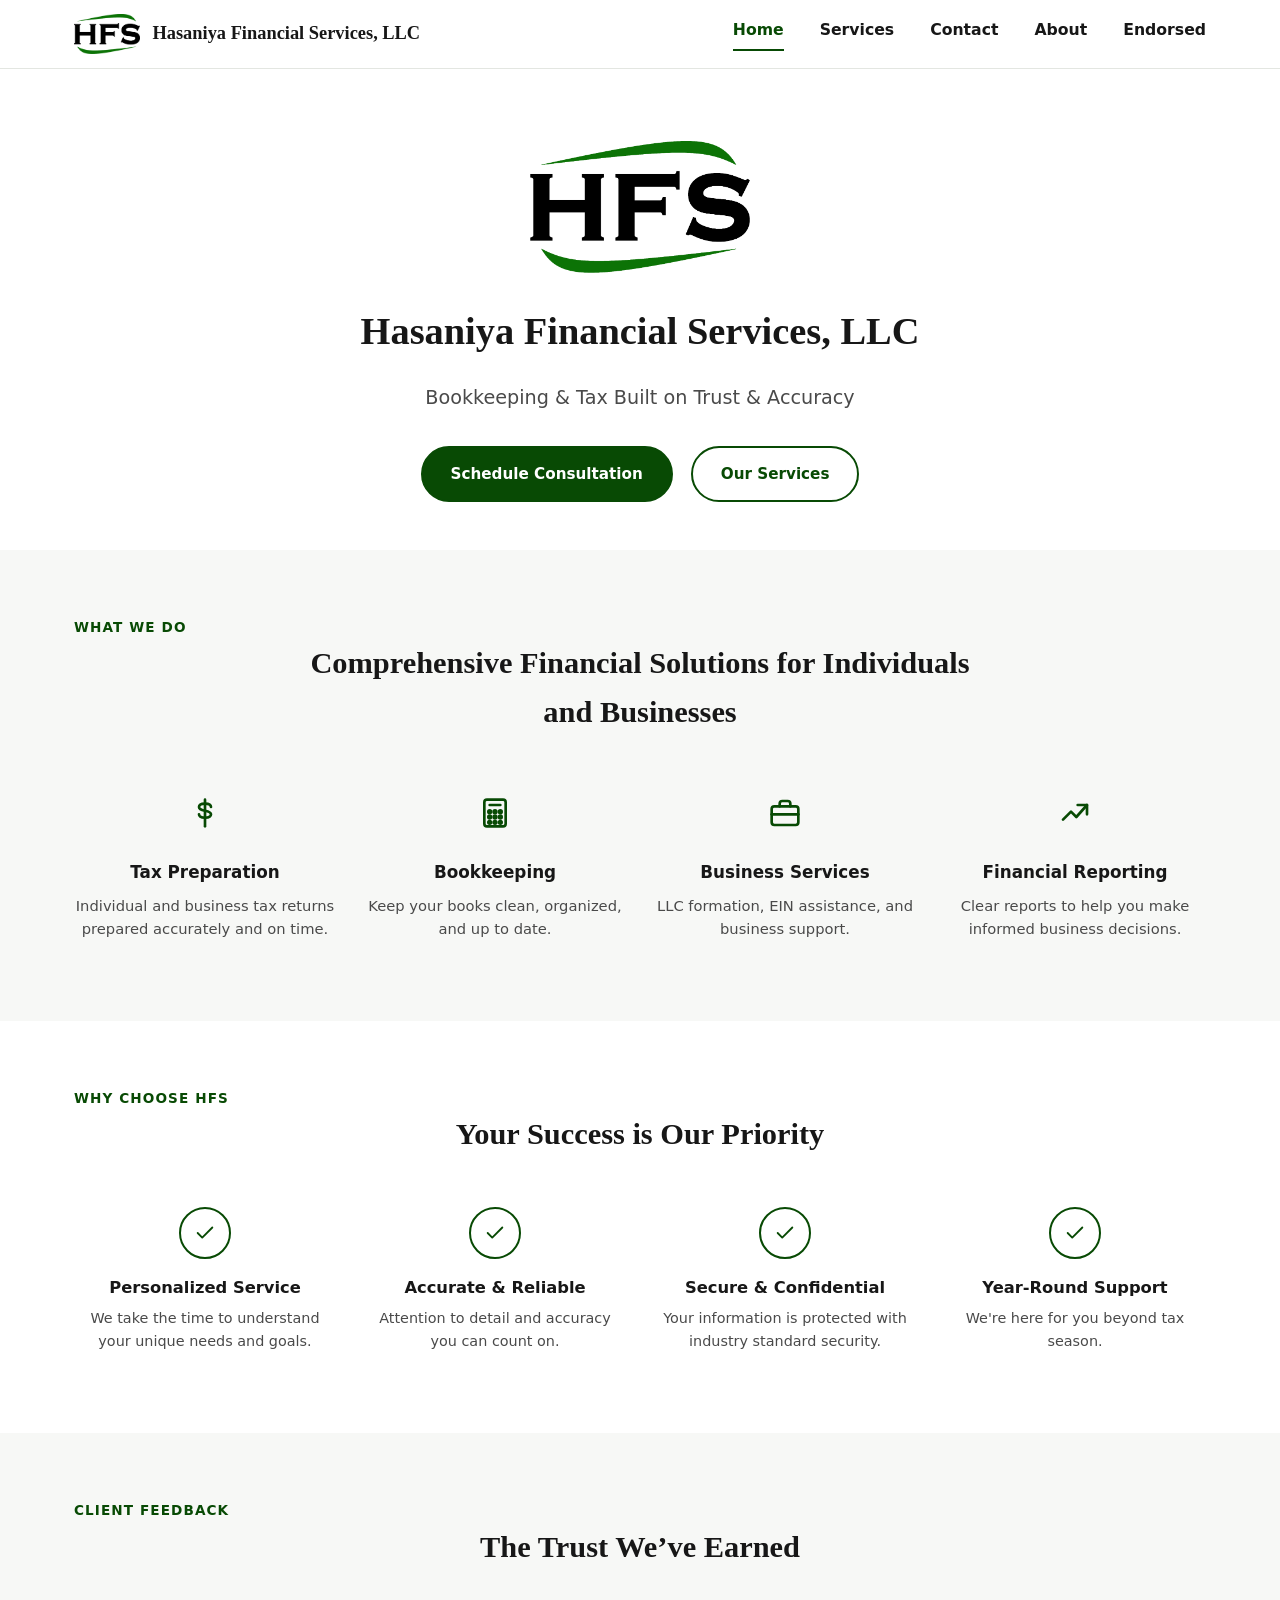
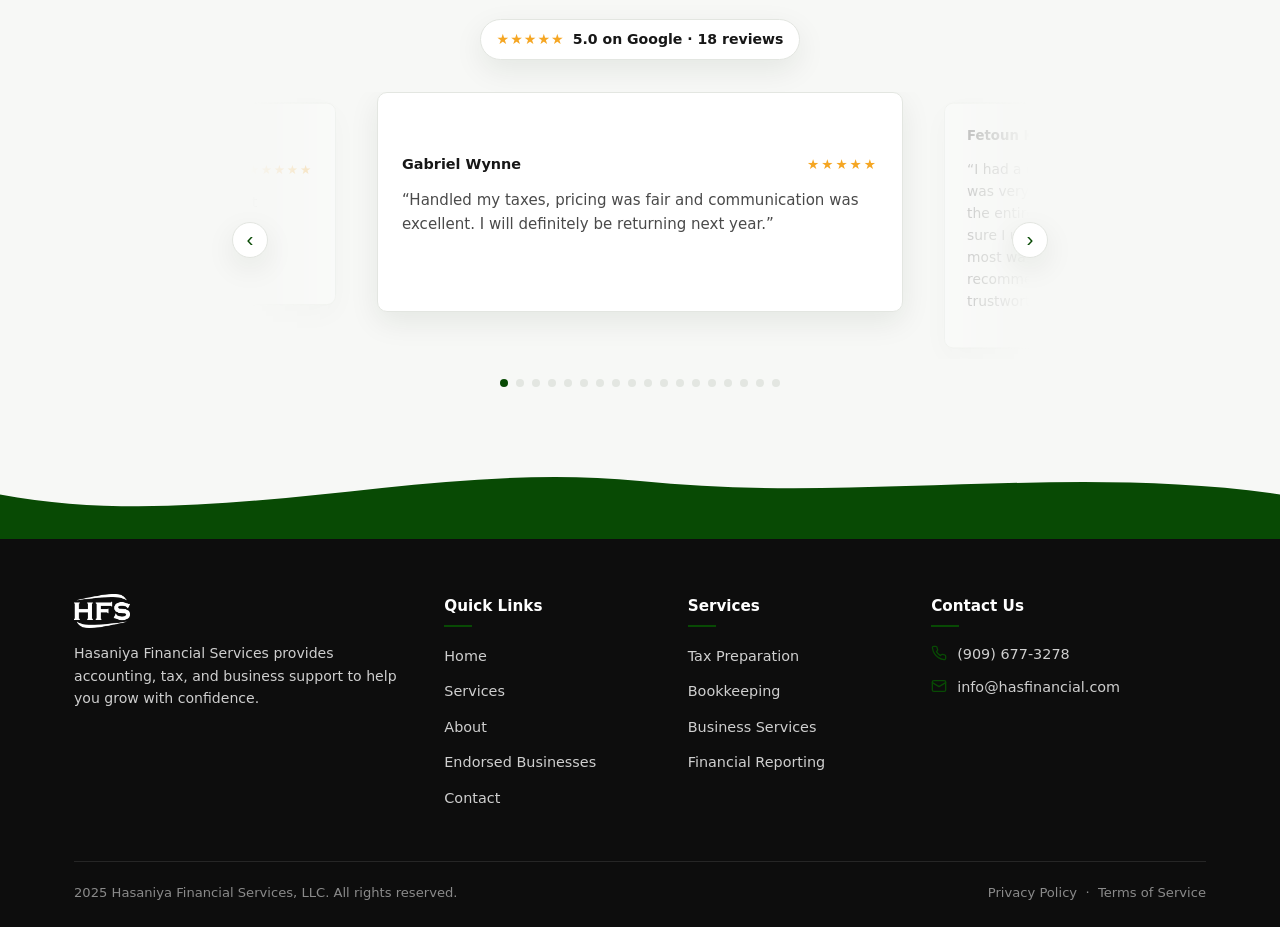
==== commit ba6e871b: "Fix mobile nav dropdown blur; hide brand name (logo+hamburger only) below 475px" ====
--- a/index.html
+++ b/index.html
@@ -7,7 +7,7 @@
   <meta name="description" content="Hasaniya Financial Services, LLC — bookkeeping and tax services built on trust and accuracy for individuals and businesses.">
   <link rel="icon" href="assets/images/favicon.png" type="image/png" media="(prefers-color-scheme: light)">
   <link rel="icon" href="assets/images/favicon-dark.png" type="image/png" media="(prefers-color-scheme: dark)">
-  <link rel="stylesheet" href="css/styles.css?v=2">
+  <link rel="stylesheet" href="css/styles.css?v=6">
 </head>
 <body>
 
--- a/css/styles.css
+++ b/css/styles.css
@@ -124,9 +124,21 @@
   position: sticky;
   top: 0;
   z-index: 100;
+  border-bottom: 1px solid var(--border);
+}
+
+/* Blur lives on a pseudo-element rather than directly on .site-header so the
+   header itself doesn't become a backdrop-filter ancestor — that would hijack
+   position:fixed descendants (like the mobile .main-nav dropdown) and block
+   their own backdrop-filter from sampling the real page content behind them. */
+.site-header::before {
+  content: "";
+  position: absolute;
+  inset: 0;
   background: rgba(255, 255, 255, 0.8);
   backdrop-filter: blur(6px);
-  border-bottom: 1px solid var(--border);
+  -webkit-backdrop-filter: blur(6px);
+  z-index: -1;
 }
 
 .site-header .container {
@@ -1075,7 +1087,9 @@
     top: 68px;
     left: 0;
     right: 0;
-    background: #fff;
+    background: rgba(255, 255, 255, 0.8);
+    backdrop-filter: blur(6px);
+    -webkit-backdrop-filter: blur(6px);
     border-bottom: 1px solid var(--border);
     flex-direction: column;
     align-items: flex-start;
@@ -1148,11 +1162,7 @@
 }
 
 @media (max-width: 475px) {
-  .brand-name-full {
+  .brand-name {
     display: none;
   }
-
-  .brand-name-short {
-    display: inline;
-  }
-}
+}
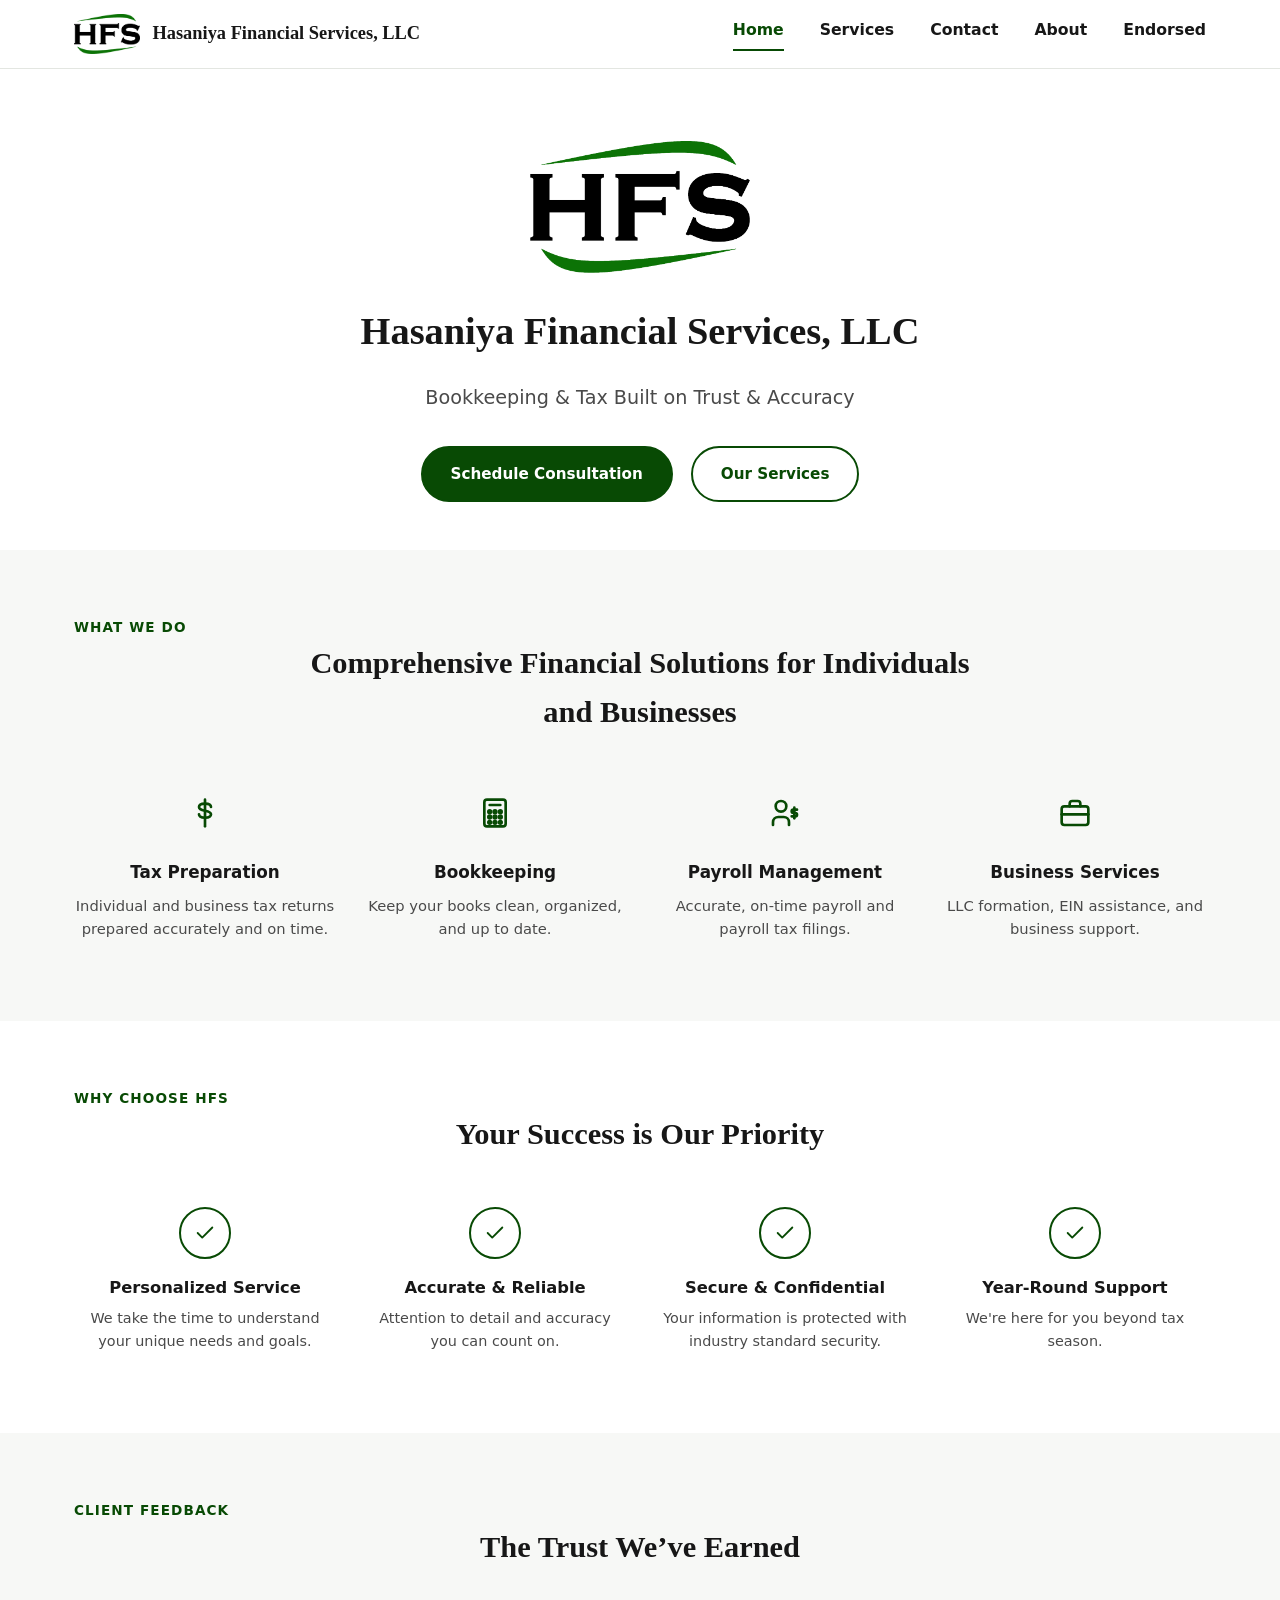
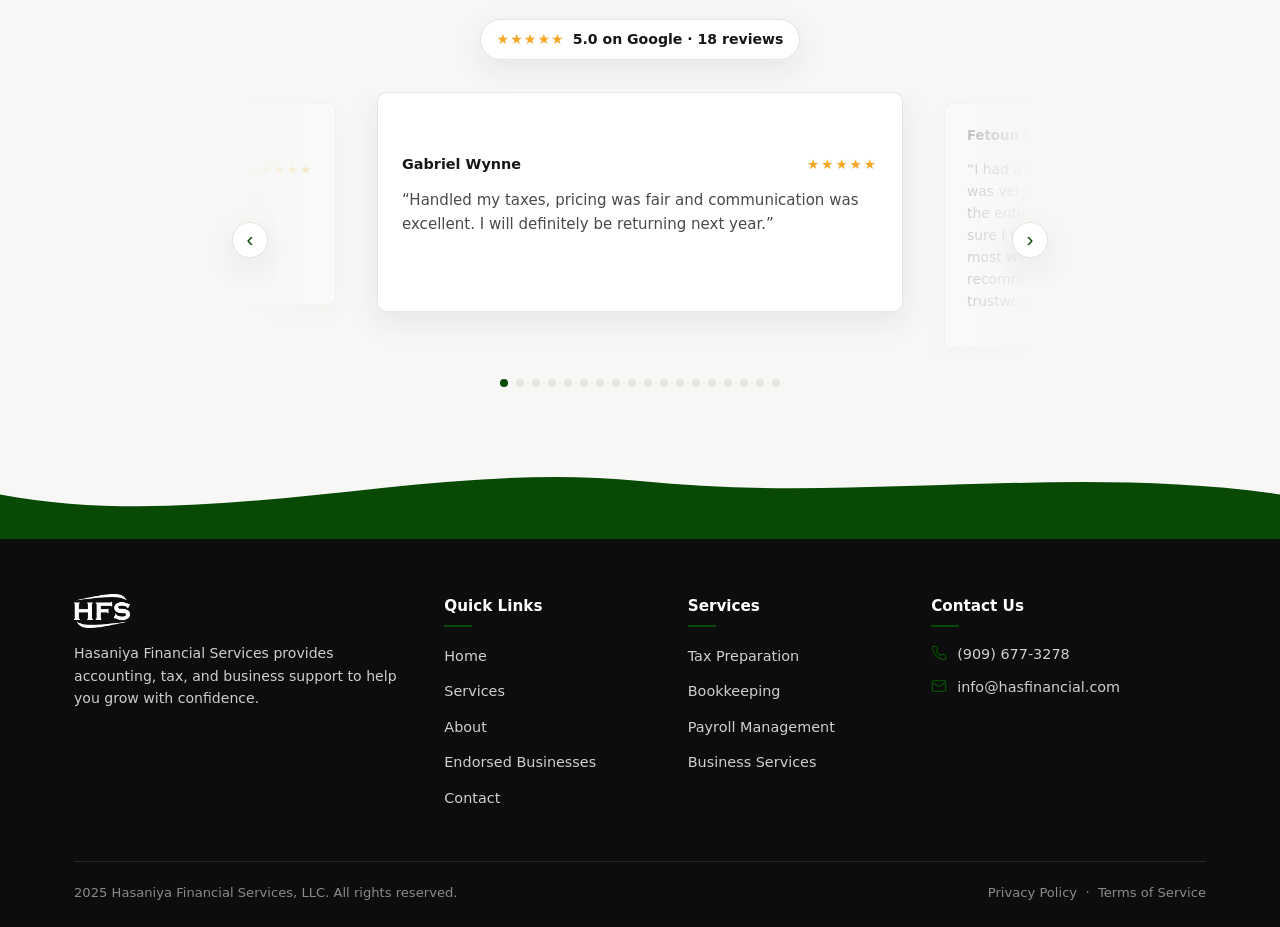
==== commit 5d1618bb: "Add Essential Bookkeeping tier, rename Standard tier; replace Financial Reporting with Payroll Manag" ====
--- a/index.html
+++ b/index.html
@@ -74,6 +74,18 @@
           <div class="feature-card">
             <div class="icon">
               <svg viewBox="0 0 24 24" fill="none" stroke="currentColor" stroke-width="2" stroke-linecap="round" stroke-linejoin="round">
+                <circle cx="9" cy="7" r="4"></circle>
+                <path d="M3 21v-2a4 4 0 0 1 4-4h4a4 4 0 0 1 4 4v2"></path>
+                <line x1="19" y1="8" x2="19" y2="16"></line>
+                <path d="M21 9.5h-2.75a1.25 1.25 0 0 0 0 2.5h1.5a1.25 1.25 0 0 1 0 2.5H17"></path>
+              </svg>
+            </div>
+            <h3>Payroll Management</h3>
+            <p>Accurate, on-time payroll and payroll tax filings.</p>
+          </div>
+          <div class="feature-card">
+            <div class="icon">
+              <svg viewBox="0 0 24 24" fill="none" stroke="currentColor" stroke-width="2" stroke-linecap="round" stroke-linejoin="round">
                 <rect x="2" y="7" width="20" height="14" rx="2"></rect>
                 <path d="M8 7V5a2 2 0 0 1 2-2h4a2 2 0 0 1 2 2v2"></path>
                 <line x1="2" y1="13" x2="22" y2="13"></line>
@@ -81,16 +93,6 @@
             </div>
             <h3>Business Services</h3>
             <p>LLC formation, EIN assistance, and business support.</p>
-          </div>
-          <div class="feature-card">
-            <div class="icon">
-              <svg viewBox="0 0 24 24" fill="none" stroke="currentColor" stroke-width="2" stroke-linecap="round" stroke-linejoin="round">
-                <polyline points="3 17 9 11 13 15 21 6"></polyline>
-                <polyline points="14 6 21 6 21 13"></polyline>
-              </svg>
-            </div>
-            <h3>Financial Reporting</h3>
-            <p>Clear reports to help you make informed business decisions.</p>
           </div>
         </div>
       </div>
@@ -291,8 +293,8 @@
           <ul>
             <li><a href="services.html">Tax Preparation</a></li>
             <li><a href="services.html">Bookkeeping</a></li>
+            <li><a href="services.html">Payroll Management</a></li>
             <li><a href="services.html">Business Services</a></li>
-            <li><a href="services.html">Financial Reporting</a></li>
           </ul>
         </div>
         <div>
